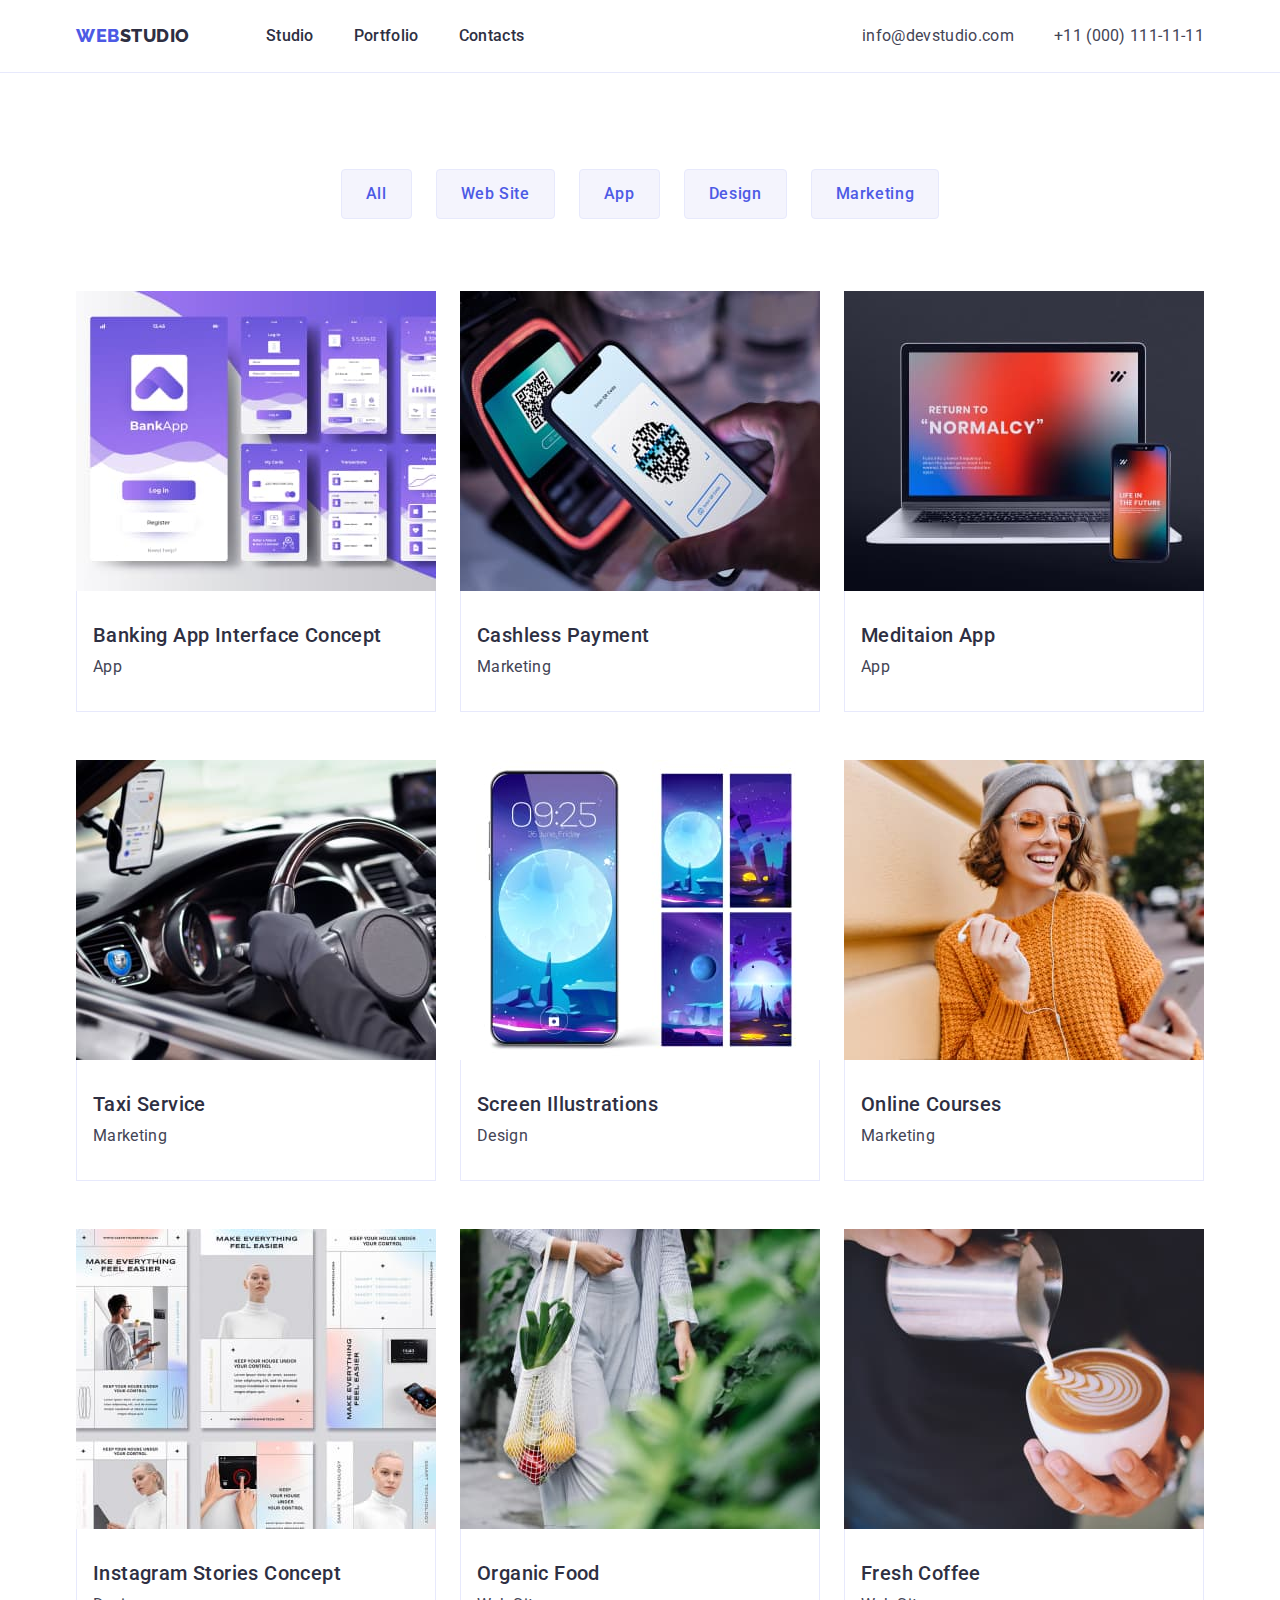
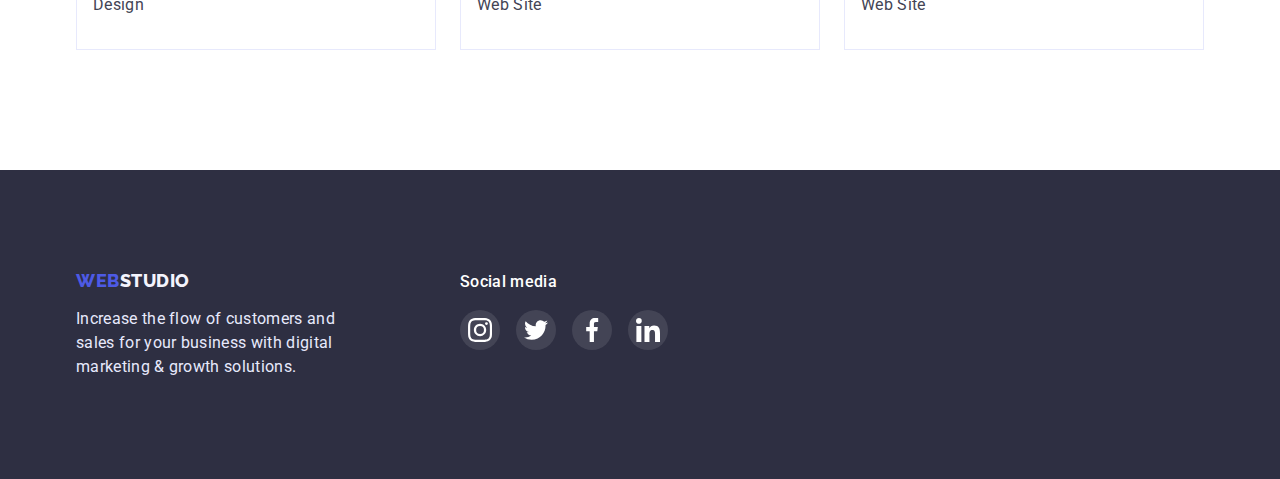
==== portfolio.html @ 7e544fca "Initial commit" ====
<!DOCTYPE html>
<html lang="en">
<head>
    <meta charset="UTF-8">
    <meta http-equiv="X-UA-Compatible" content="IE=edge">
    <meta name="viewport" content="width=device-width, initial-scale=1.0">
    <title>Portfolio</title>
    <link rel="preconnect" href="https://fonts.googleapis.com" />
    <link rel="preconnect" href="https://fonts.gstatic.com" crossorigin />
    <link
      href="https://fonts.googleapis.com/css2?family=Raleway:wght@800&family=Roboto:wght@400;500;700;900&display=swap"
      rel="stylesheet"
    />
    <link rel="stylesheet" href="https://cdn.jsdelivr.net/npm/modern-normalize@1.1.0/modern-normalize.min.css">
    <link rel="stylesheet" href="./css/styles.css" />
</head>
<body>
  <header class="section-header">
    <div class="container header-container">
      <nav class="nav">
        <a href="" class="logo up link">Web<span>Studio</span></a>
        <ul class="nav-list list">
          <li class="nav-item"><a href="./index.html" class="link">Studio</a></li>
          <li class="nav-item"><a href="./portfolio.html" class="link">Portfolio</a></li>
          <li class="nav-item"><a href="" class="link">Contacts</a></li>
        </ul>
      </nav>
      <address>
        <ul class="address-list list">
          <li class="address-item">
            <a href="mailto:info@devstudio.com" class="link">info@devstudio.com</a>
          </li>
          <li class="address-item">
            <a href="tel:+110001111111" class="link">+11 (000) 111-11-11</a>
          </li>
        </ul>
      </address>
    </div>
  </header>
      <main>
        <section class="section-portfolio">
          <div class="container portfolio-btn-container">
            <h1 class="visually-hidden">Our portfolio</h1>
            <ul class="potfolio-btn-list list">
              <li class="portfolio-btn-item"><button class="portfolio-btn" type="button">All</button></li>
              <li class="portfolio-btn-item"><button class="portfolio-btn" type="button">Web Site</button></li>
              <li class="portfolio-btn-item"><button class="portfolio-btn" type="button">App</button></li>
              <li class="portfolio-btn-item"><button class="portfolio-btn" type="button">Design</button></li>
              <li class="portfolio-btn-item"><button class="portfolio-btn" type="button">Marketing</button></li>
            </ul>
            <ul class="portfolio-list list">
                <li class="portfolio-item">
                    <a href="" class="portfolio-item-link link"><img class="portfolio-img" src="./images/imgportoflio1.jpg" alt="Photo" width="360" height="300" />
                      <div class="portfolio-item-block">
                        <h2 class="portfolio-subtitle">Banking App Interface Concept</h2>
                        <p class="portfolio-text">App</p>
                      </div>
                    </a>
                </li>
                <li class="portfolio-item">
                    <a href="" class="portfolio-item-link link"><img class="portfolio-img" src="./images/imgportoflio2.jpg" alt="Photo" width="360" height="300" />
                      <div class="portfolio-item-block">
                        <h2 class="portfolio-subtitle">Cashless Payment</h2>
                        <p class="portfolio-text">Marketing</p>
                      </div>
                    </a>
                </li>
                <li class="portfolio-item">
                    <a href="" class="portfolio-item-link link"><img class="portfolio-img" src="./images/imgportoflio3.jpg" alt="Photo" width="360" height="300" />
                      <div class="portfolio-item-block">
                        <h2 class="portfolio-subtitle">Meditaion App</h2>
                        <p class="portfolio-text">App</p>
                      </div>
                    </a>
                </li>
                <li class="portfolio-item">
                    <a href="" class="portfolio-item-link link"><img class="portfolio-img" src="./images/imgportoflio4.jpg" alt="Photo" width="360" height="300" />
                      <div class="portfolio-item-block">
                        <h2 class="portfolio-subtitle">Taxi Service</h2>
                        <p class="portfolio-text">Marketing</p>
                      </div>
                    </a>
                </li>
                <li class="portfolio-item">
                    <a href="" class="portfolio-item-link link"><img class="portfolio-img" src="./images/imgportoflio5.jpg" alt="Photo" width="360" height="300" />
                      <div class="portfolio-item-block">
                        <h2 class="portfolio-subtitle">Screen Illustrations</h2>
                        <p class="portfolio-text">Design</p>
                      </div>
                    </a>
                </li>
                <li class="portfolio-item">
                    <a href="" class="portfolio-item-link link"><img class="portfolio-img" src="./images/imgportoflio6.jpg" alt="Photo" width="360" height="300" />
                      <div class="portfolio-item-block">
                        <h2 class="portfolio-subtitle">Online Courses</h2>
                        <p class="portfolio-text">Marketing</p>
                      </div>
                    </a>
                </li>
                <li class="portfolio-item">
                    <a href="" class="portfolio-item-link link"><img class="portfolio-img" src="./images/imgportoflio7.jpg" alt="Photo" width="360" height="300" />
                      <div class="portfolio-item-block">
                        <h2 class="portfolio-subtitle">Instagram Stories Concept</h2>
                        <p class="portfolio-text">Design</p>
                      </div>
                    </a>
                </li>
                <li class="portfolio-item">
                    <a href="" class="portfolio-item-link link"><img class="portfolio-img" src="./images/imgportoflio8.jpg" alt="Photo" width="360" height="300" />
                      <div class="portfolio-item-block">
                       <h2 class="portfolio-subtitle">Organic Food</h2>
                        <p class="portfolio-text">Web Site</p>
                      </div>
                    </a>
                </li>
                <li class="portfolio-item">
                    <a href="" class="portfolio-item-link link"><img class="portfolio-img" src="./images/imgportoflio9.jpg" alt="Photo" width="360" height="300" />
                      <div class="portfolio-item-block">
                        <h2 class="portfolio-subtitle">Fresh Coffee</h2>
                        <p class="portfolio-text">Web Site</p>
                      </div>
                    </a>
                </li>
            </ul>
          </div>    
        </section>
      </main>
      <footer class="section-footer">
        <div class="container footer-container">
          <div class="footer-oneblock">
            <a href="./index.html" class="logo down link">Web<span>Studio</span></a>
            <p class="footer-text">
            Increase the flow of customers and sales for your business with digital
            marketing & growth solutions.
            </p>
          </div>
          <div  class="footer-twoblock">
            <p class="footer-text-social">Social media</p>
            <ul class="footer-list-icon list">
              <li class="footer-item-boxicon">
                <a href="" class="footer-item-link link">
                  <svg class="footer-item-icon" width="24" height="24" >
                   <use href="./images/icons.svg#instagram"></use>
                  </svg>
                </a>
              </li>
              <li class="footer-item-boxicon">
                <a href="" class="footer-item-link link">
                  <svg class="footer-item-icon" width="24" height="24">
                    <use href="./images/icons.svg#twitter"></use>
                  </svg>
                </a>
              </li>
              <li class="footer-item-boxicon">
                <a href="" class="footer-item-link link">
                  <svg class="footer-item-icon" width="24" height="24">
                    <use href="./images/icons.svg#facebook"></use>
                  </svg>
                </a>
              </li>
              <li class="footer-item-boxicon">
                <a href="" class="footer-item-link link">
                  <svg class="footer-item-icon" width="24" height="24">
                    <use href="./images/icons.svg#linkedin"></use>
                  </svg>
                </a>
              </li>
            </ul>
          </div>
        </div> 
      </footer>

</body>
</html>
---- css/styles.css ----
:root {
  --color-web: #4d5ae5;
  --color-title: #2e2f42;
  --color-text: #434455;
  --color-white: #ffffff;
  --color-footer-studio: #f4f4fd;
  --color-footer-text: #e7e9fc;
  --color-background-light: #f4f4fd;
  --color-background-dark: #2e2f42;
  --color-hover: #404bbf;
}

h1, h2, h3, h4, h5, h6, p {
  margin-top: 0;
  margin-bottom: 0;
}
 ul, ol {
  margin-top: 0;
  margin-bottom: 0;
  padding-left: 0;
 }

 img {
  display: block;
 }

body {
  color: var(--color-text);
  font-family: "Roboto", sans-serif;
  background-color: var(--color-white); 
}

.container {
  width: 1158px;
  margin-left: auto;
  margin-right: auto;
  padding-left: 15px;
  padding-right: 15px;
}

/* --------------Navigation------------------ */
.section-header {
  padding-top: 24px;
  padding-bottom: 24px;
  border-bottom: 1px solid var(--color-footer-text);
}

.header-container {
  display: flex;
  justify-content: space-between;
}
.nav {
  display: flex;
  align-items: center;
}
.nav-list {
  display: flex;
  align-items: center;
}
.address-list {
  display: flex;
  align-items: center;
}
.up {
  margin-right: 76px;
}
 .nav-item:not(:last-child) {
  margin-right: 40px;
  } 
.address-item:not(:last-child) {
    margin-right: 40px;
} 
.link {
  text-decoration: none;
}

.logo {
  font-family: "Raleway", sans-serif;
  font-weight: 800;
  font-size: 18px;
  line-height: 1.33;
  letter-spacing: 0.03em;
  text-transform: uppercase;
  color: var(--color-web);
}

.nav-item > .link {
  color: var(--color-title);
  font-weight: 500;
  font-size: 16px;
  line-height: 1.5;
  letter-spacing: 0.02em;
}

.up > span {
    color: var(--color-title);
}

.nav-item :hover,
.nav-item :focus {
  color: var(--color-hover);
}

.list {
  list-style: none;
}

.address-item > .link {
  color: var(--color-text);
  font-style: normal;
  font-size: 16px;
  line-height: 1.5;
  letter-spacing: 0.02em;
}

.address-item :hover,
.address-item :focus {
  color: var(--color-hover);
}

/* ------------------HERO---------------------------- */

.section-hero {
  max-width: 1440px;
  margin: 0 auto;
  padding-top: 188px;
  padding-bottom: 188px;
  text-align: center;
  background-color: var(--color-background-dark);
  background-image: linear-gradient(rgba(46, 47, 66, 0.7), rgba(46, 47, 66, 0.7)), url(../images/peopleoffice.jpg); 
  background-repeat: no-repeat;
  background-size: cover;
  background-position: center;
}

.hero-title {
 max-width: 496px;
 min-height: 120px;
  font-weight: 700;
  font-size: 56px;
  line-height: 1.07;
  letter-spacing: 0.02em;
  color: var(--color-white);
  margin: auto;
  margin-bottom: 48px;
}

.hero-btn {
  display: inline-block;
  padding: 16px 32px;
  border: none;
  font-family: inherit;
  font-weight: 500;
  font-size: 16px;
  line-height: 1.5;
  letter-spacing: 0.04em;
  color: var(--color-white);
  background-color: var(--color-web);
  box-shadow: 0px 4px 4px rgba(0, 0, 0, 0.15);
  border-radius: 4px;
  cursor: pointer;
}
.hero-btn:hover,
.hero-btn:focus {
  background-color: var(--color-hover);
}
/* ------------------ABOUT---------------------------- */
.section-about {
  padding-top: 120px;
  padding-bottom: 120px;
}
.about-list {
  display: flex;
}
  
.about-item {
  width: calc(100% / 3);
}

.about-item:not(:last-child) {
  margin-right: 24px;
}

.visually-hidden {
    position: absolute;
    width: 1px;
    height: 1px;
    margin: -1px;
    border: 0;
    padding: 0;   
    white-space: nowrap;
    clip-path: inset(100%);
    clip: rect(0 0 0 0);
    overflow: hidden;
}

.about-subtitle {
    font-weight: 500;
    font-size: 20px;
    line-height: 1.2;
    letter-spacing: 0.02em;
    color: var(--color-title);
    margin-bottom: 8px;
}
.about-text {
    font-size: 16px;
    line-height: 1.5;
    letter-spacing: 0.02em;
}
.about-item-boxicon {
  display: flex;
  width: 264px;
  height: 112px;
  background: var(--color-footer-studio);
  border-radius: 4px;
  justify-content: center;
  align-items: center;
  margin-bottom: 8px;
}

/* ------------------DOING---------------------------- */
.section-doing {
  padding-bottom: 120px;
}
.doing-list {
  display: flex;
  flex-wrap: wrap;
}

.doing-item {
  width: calc((100% - 48px) / 3);
}

.doing-item:not(:last-child) {
  margin-right: 24px;
}
.doing-title {
    font-weight: 700;
    font-size: 36px;
    line-height: 1.11;
    text-align: center;
    letter-spacing: 0.02em;
    text-transform: capitalize;
    color: var(--color-title);
    margin-bottom: 72px;
}

/* ------------------TEAM---------------------------- */
.section-team {
  background-color: var(--color-background-light);  
  padding-top: 120px;
  padding-bottom: 120px; 
}

.team-list {
  display: flex;
}

.team-item {
  width: calc((100% - 72px) / 4);
  background: var(--color-white);
  box-shadow: 0px 1px 6px rgba(46, 47, 66, 0.08), 0px 1px 1px rgba(46, 47, 66, 0.16), 0px 2px 1px rgba(46, 47, 66, 0.08);
  border-radius: 0px 0px 4px 4px;
}
.team-item:not(:last-child) {
  margin-right: 24px;
}

.team-title {    
    font-weight: 700;
    font-size: 36px;
    line-height: 1.11;
    text-align: center;
    letter-spacing: 0.02em;
    text-transform: capitalize;
    color: var(--color-title);
    margin-bottom: 72px;
}

.team-subtitle { 
    font-weight: 500;
    font-size: 20px;
    line-height: 1.2;
    letter-spacing: 0.02em;
    color: var(--color-title);
    margin-bottom: 8px;
}

.team-text {
    font-size: 16px;
    line-height: 1.5;
    letter-spacing: 0.02em;
    color: var(--color-text);
    margin-bottom: 8px;
}
.team-item-block {
  text-align: center;
  padding-top: 32px;
  padding-bottom: 32px;
}
.team-list-icon {
  display: flex;
  align-items: center;
  gap: 24px;
  padding-left: 16px;
  padding-right: 16px;
}
 .team-item-link {
  display: flex;
  width: 40px;
  height: 40px;
  background-color: var(--color-web);
  border-radius: 50%;
  justify-content: center;
  align-items: center;
 }
 .team-item-icon {
  fill: var(--color-white);
 }
.team-item-link:hover, .team-item-link:focus {
  background: var(--color-hover);
}
 /* ------------------CUSTOMERS---------------------------- */
 .section-customers {
  padding-top: 130PX;
  padding-bottom: 120PX;
}

.customers-title {
font-weight: 700;
font-size: 36px;
line-height: 1.11;
text-align: center;
letter-spacing: 0.02em;
text-transform: capitalize;
color: var(--color-title);
margin-bottom: 72px;
}
.customers-list {
  display: flex;
  gap: 24px;
  justify-content: center;
  align-items: center;
}

.customers-item-boxicon {
  width: 168px;
  height: 88px;
}
.customers-item-link {
  width: 100%;
  height: 100%;
  display: flex;
  justify-content: center;
  align-items: center;
  border: 1px solid #8E8F99;
  color: #8e8f99;
  border-radius: 4px;
} 
.customers-icon {
  fill: currentColor;
}
.customers-item-link:hover, .customers-item-link:focus {
  border: 1px solid var(--color-hover);
  color: var(--color-hover);
}

/* ------------------FOOTER---------------------------- */
.section-footer {
  background-color: var(--color-background-dark);  
  padding-top: 100px;
  padding-bottom: 100px;
}
.footer-container {
  display: flex;
}
.down {
    display: block;
    line-height: 1.17;
    margin-bottom: 16px;
}
.down > span {
  color: var(--color-footer-studio);  
}
.footer-text {
  font-size: 16px;
  line-height: 1.5;
  letter-spacing: 0.02em;
  color: var(--color-footer-text);  
  width: 264px;
  min-height: 72px; 
}
.footer-text-social {
font-weight: 500;
font-size: 16px;
line-height: 1.5;
letter-spacing: 0.02em;
color: var(--color-white);
margin-bottom: 16px;
}
.footer-list-icon {
  display: flex;
  gap: 16px;

}
.footer-item-link {
  display: flex;
  width: 40px;
  height: 40px;
  background-color: var(--color-web);
  border-radius: 50%;
  justify-content: center;
  align-items: center;
  background: rgba(255, 255, 255, 0.1);
}
.footer-item-icon {
  fill: var(--color-white);
}
.footer-twoblock {
  margin-left: 120px;
}
.footer-item-link:hover, .footer-item-link:focus {
background-color: #31D0AA;
}
/* ------------------PORTFOLIO---------------------------- */
.section-portfolio {
  padding-top: 96px;
  padding-bottom: 120px;
}

.portfolio-btn {
  padding: 12px 24px;
  border-radius: 4px;
  border: 1px solid var(--color-footer-text);
  font-family: inherit;
  font-weight: 500;
  font-size: 16px;
  line-height: 1.5;
  letter-spacing: 0.04em;
  color: var(--color-web);
  background: var(--color-footer-studio);
  cursor: pointer;
}

.portfolio-btn-item :hover,
.portfolio-btn-item :focus {
  color: var(--color-white);
  background-color: var(--color-hover); 
  box-shadow: 0px 3px 1px rgba(0, 0, 0, 0.1), 0px 2px 1px rgba(0, 0, 0, 0.08), 0px 2px 2px rgba(0, 0, 0, 0.12);
  border-color: transparent;
}
.potfolio-btn-list {
  display: flex;
  justify-content: center;
   margin-bottom: 72px;
}

.portfolio-btn-item:not(:last-child) {
  margin-right: 24px;
}
.portfolio-list {
  display: flex;
  flex-wrap: wrap;
}

.portfolio-item {
 width: calc((100% - 48px) / 3);
 background: var(--color-white);
}
.portfolio-item:not(:nth-child(3n)) {
  margin-right: 24px;
}
.portfolio-item:not(:nth-last-child(-n+3)) {
  margin-bottom: 48px;
}

.portfolio-subtitle {
  font-weight: 500;
  font-size: 20px;
  line-height: 1.2;
  letter-spacing: 0.02em;
  color: var(--color-background-dark);
  margin-bottom: 8px;
}
.portfolio-text {
  font-size: 16px;
  line-height: 1.5;
  letter-spacing: 0.02em;
  color: var(--color-text);
}
.portfolio-item-block {
  padding-top: 32px;
  padding-bottom: 32px;
  padding-left: 16px;
  border: 1px solid var(--color-footer-text);
  border-top: none; 
}
.portfolio-item-link {
  display: block;
}

.portfolio-item-link:hover, .portfolio-item-link:focus {
  box-shadow: 0px 1px 6px rgba(46, 47, 66, 0.08), 0px 1px 1px rgba(46, 47, 66, 0.16), 0px 2px 1px rgba(46, 47, 66, 0.08);
}
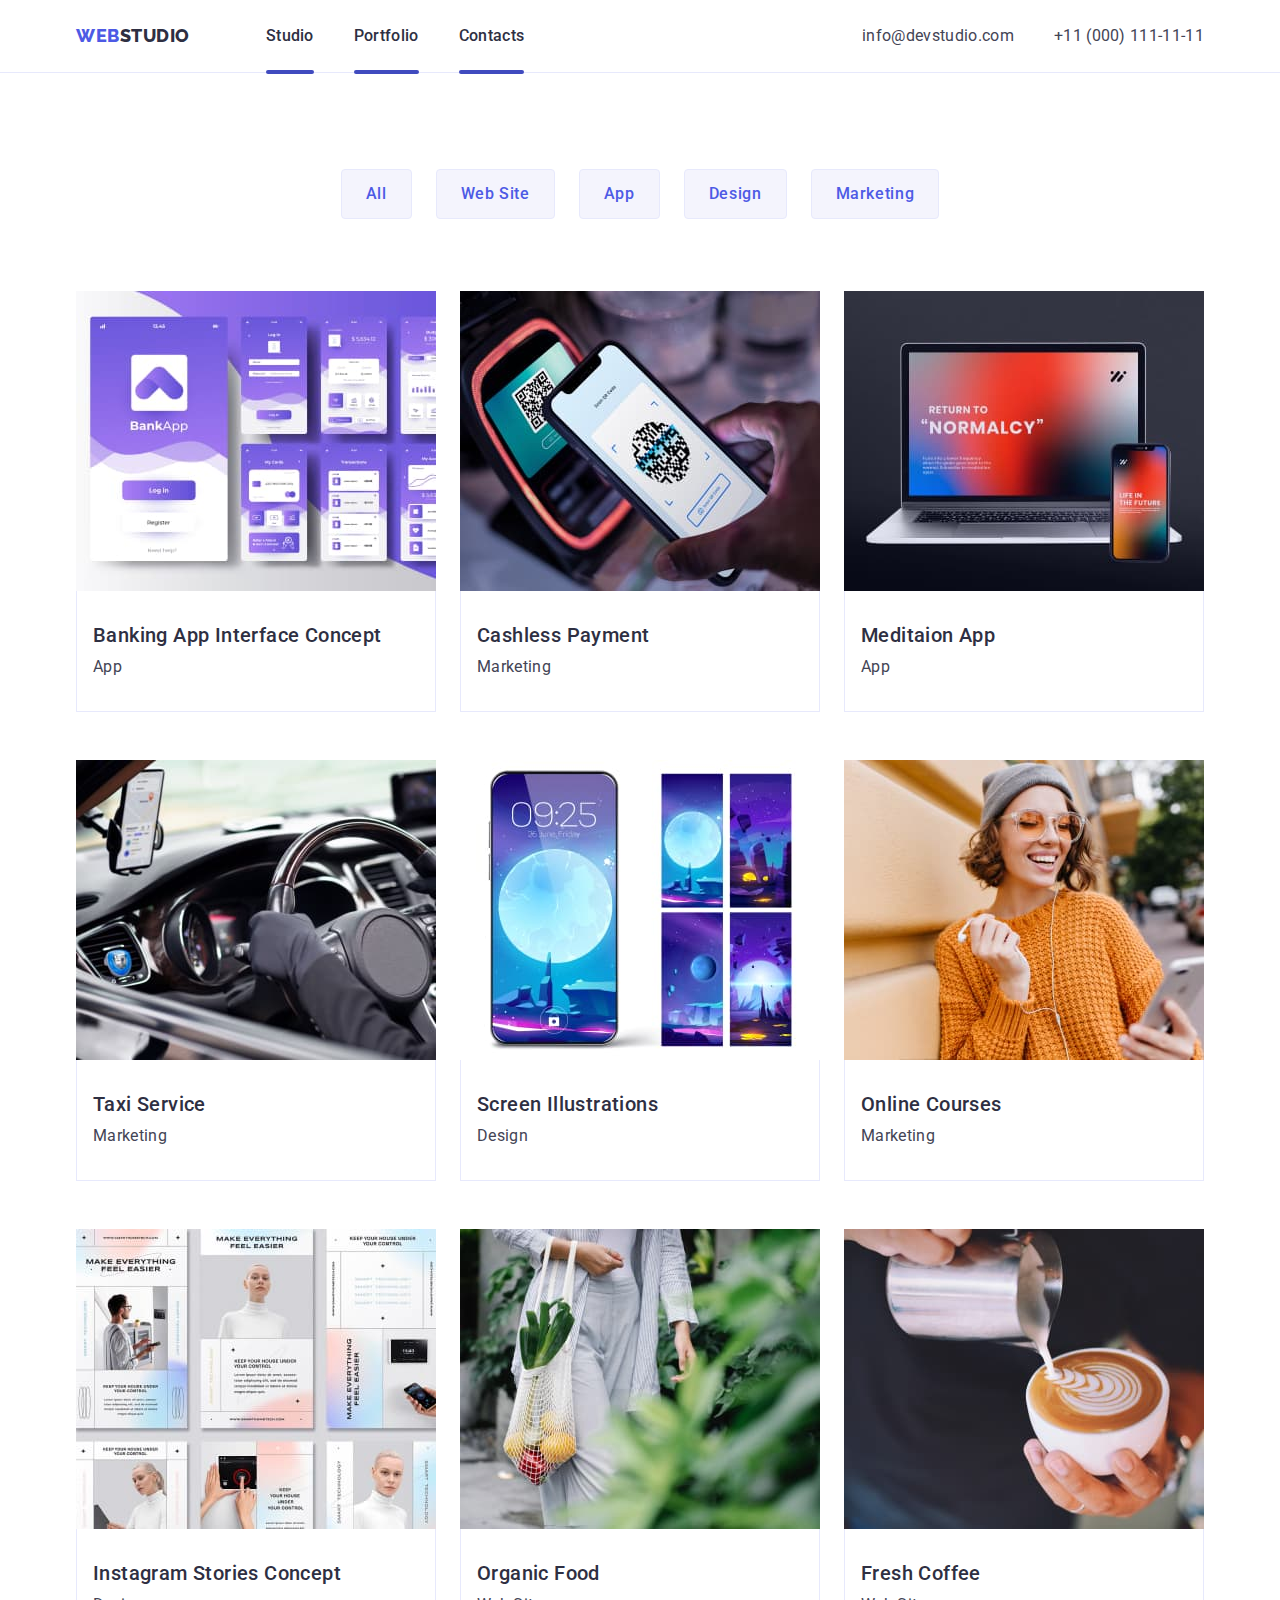
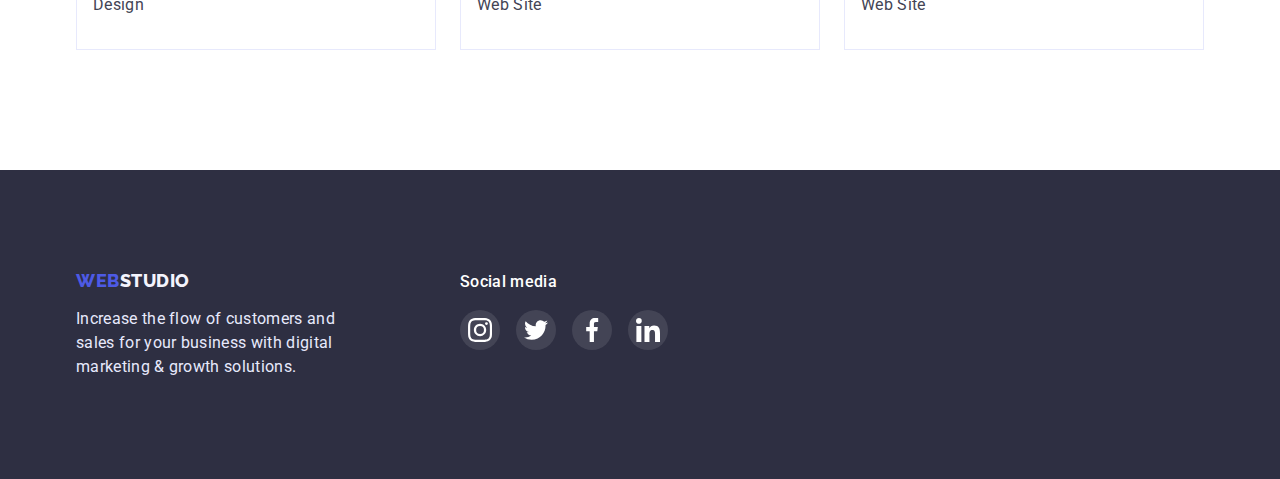
==== commit 3739d681: "finished hw5 (1)" ====
--- a/portfolio.html
+++ b/portfolio.html
@@ -20,18 +20,18 @@
       <nav class="nav">
         <a href="" class="logo up link">Web<span>Studio</span></a>
         <ul class="nav-list list">
-          <li class="nav-item"><a href="./index.html" class="link">Studio</a></li>
-          <li class="nav-item"><a href="./portfolio.html" class="link">Portfolio</a></li>
-          <li class="nav-item"><a href="" class="link">Contacts</a></li>
+          <li class="nav-item"><a href="./index.html" class="nav-link link">Studio</a></li>
+          <li class="nav-item"><a href="./portfolio.html" class="nav-link link">Portfolio</a></li>
+          <li class="nav-item"><a href="" class="nav-link link">Contacts</a></li>
         </ul>
       </nav>
       <address>
         <ul class="address-list list">
           <li class="address-item">
-            <a href="mailto:info@devstudio.com" class="link">info@devstudio.com</a>
+            <a href="mailto:info@devstudio.com" class="adress-link link">info@devstudio.com</a>
           </li>
           <li class="address-item">
-            <a href="tel:+110001111111" class="link">+11 (000) 111-11-11</a>
+            <a href="tel:+110001111111" class="adress-link link">+11 (000) 111-11-11</a>
           </li>
         </ul>
       </address>
@@ -50,7 +50,11 @@
             </ul>
             <ul class="portfolio-list list">
                 <li class="portfolio-item">
-                    <a href="" class="portfolio-item-link link"><img class="portfolio-img" src="./images/imgportoflio1.jpg" alt="Photo" width="360" height="300" />
+                    <a href="" class="portfolio-item-link link">
+                      <div class="portfolio-item-wrapper">
+                        <img class="portfolio-img" src="./images/imgportoflio1.jpg" alt="Photo" width="360" height="300" />
+                        <p class="portfolio-overlay">14 Stylish and User-Friendly App Design Concepts · Task Manager App · Calorie Tracker App · Exotic Fruit Ecommerce App · Cloud Storage App</p>
+                      </div>
                       <div class="portfolio-item-block">
                         <h2 class="portfolio-subtitle">Banking App Interface Concept</h2>
                         <p class="portfolio-text">App</p>
@@ -58,7 +62,11 @@
                     </a>
                 </li>
                 <li class="portfolio-item">
-                    <a href="" class="portfolio-item-link link"><img class="portfolio-img" src="./images/imgportoflio2.jpg" alt="Photo" width="360" height="300" />
+                    <a href="" class="portfolio-item-link link">
+                      <div class="portfolio-item-wrapper">
+                        <img class="portfolio-img" src="./images/imgportoflio2.jpg" alt="Photo" width="360" height="300" />
+                        <p class="portfolio-overlay">14 Stylish and User-Friendly App Design Concepts · Task Manager App · Calorie Tracker App · Exotic Fruit Ecommerce App · Cloud Storage App</p>
+                      </div>
                       <div class="portfolio-item-block">
                         <h2 class="portfolio-subtitle">Cashless Payment</h2>
                         <p class="portfolio-text">Marketing</p>
@@ -66,7 +74,11 @@
                     </a>
                 </li>
                 <li class="portfolio-item">
-                    <a href="" class="portfolio-item-link link"><img class="portfolio-img" src="./images/imgportoflio3.jpg" alt="Photo" width="360" height="300" />
+                    <a href="" class="portfolio-item-link link">
+                      <div class="portfolio-item-wrapper">
+                        <img class="portfolio-img" src="./images/imgportoflio3.jpg" alt="Photo" width="360" height="300" />
+                        <p class="portfolio-overlay">14 Stylish and User-Friendly App Design Concepts · Task Manager App · Calorie Tracker App · Exotic Fruit Ecommerce App · Cloud Storage App</p>
+                      </div>
                       <div class="portfolio-item-block">
                         <h2 class="portfolio-subtitle">Meditaion App</h2>
                         <p class="portfolio-text">App</p>
@@ -74,7 +86,11 @@
                     </a>
                 </li>
                 <li class="portfolio-item">
-                    <a href="" class="portfolio-item-link link"><img class="portfolio-img" src="./images/imgportoflio4.jpg" alt="Photo" width="360" height="300" />
+                    <a href="" class="portfolio-item-link link">
+                      <div class="portfolio-item-wrapper">
+                        <img class="portfolio-img" src="./images/imgportoflio4.jpg" alt="Photo" width="360" height="300" />
+                        <p class="portfolio-overlay">14 Stylish and User-Friendly App Design Concepts · Task Manager App · Calorie Tracker App · Exotic Fruit Ecommerce App · Cloud Storage App</p>
+                      </div>
                       <div class="portfolio-item-block">
                         <h2 class="portfolio-subtitle">Taxi Service</h2>
                         <p class="portfolio-text">Marketing</p>
@@ -82,7 +98,11 @@
                     </a>
                 </li>
                 <li class="portfolio-item">
-                    <a href="" class="portfolio-item-link link"><img class="portfolio-img" src="./images/imgportoflio5.jpg" alt="Photo" width="360" height="300" />
+                    <a href="" class="portfolio-item-link link">
+                      <div class="portfolio-item-wrapper">
+                        <img class="portfolio-img" src="./images/imgportoflio5.jpg" alt="Photo" width="360" height="300" />
+                        <p class="portfolio-overlay">14 Stylish and User-Friendly App Design Concepts · Task Manager App · Calorie Tracker App · Exotic Fruit Ecommerce App · Cloud Storage App</p>
+                      </div>
                       <div class="portfolio-item-block">
                         <h2 class="portfolio-subtitle">Screen Illustrations</h2>
                         <p class="portfolio-text">Design</p>
@@ -90,7 +110,11 @@
                     </a>
                 </li>
                 <li class="portfolio-item">
-                    <a href="" class="portfolio-item-link link"><img class="portfolio-img" src="./images/imgportoflio6.jpg" alt="Photo" width="360" height="300" />
+                    <a href="" class="portfolio-item-link link">
+                      <div class="portfolio-item-wrapper">
+                       <img class="portfolio-img" src="./images/imgportoflio6.jpg" alt="Photo" width="360" height="300" />
+                        <p class="portfolio-overlay">14 Stylish and User-Friendly App Design Concepts · Task Manager App · Calorie Tracker App · Exotic Fruit Ecommerce App · Cloud Storage App</p>
+                      </div>
                       <div class="portfolio-item-block">
                         <h2 class="portfolio-subtitle">Online Courses</h2>
                         <p class="portfolio-text">Marketing</p>
@@ -98,7 +122,11 @@
                     </a>
                 </li>
                 <li class="portfolio-item">
-                    <a href="" class="portfolio-item-link link"><img class="portfolio-img" src="./images/imgportoflio7.jpg" alt="Photo" width="360" height="300" />
+                    <a href="" class="portfolio-item-link link">
+                      <div class="portfolio-item-wrapper">
+                        <img class="portfolio-img" src="./images/imgportoflio7.jpg" alt="Photo" width="360" height="300" />
+                        <p class="portfolio-overlay">14 Stylish and User-Friendly App Design Concepts · Task Manager App · Calorie Tracker App · Exotic Fruit Ecommerce App · Cloud Storage App</p>
+                      </div>
                       <div class="portfolio-item-block">
                         <h2 class="portfolio-subtitle">Instagram Stories Concept</h2>
                         <p class="portfolio-text">Design</p>
@@ -106,7 +134,11 @@
                     </a>
                 </li>
                 <li class="portfolio-item">
-                    <a href="" class="portfolio-item-link link"><img class="portfolio-img" src="./images/imgportoflio8.jpg" alt="Photo" width="360" height="300" />
+                    <a href="" class="portfolio-item-link link">
+                      <div class="portfolio-item-wrapper">
+                        <img class="portfolio-img" src="./images/imgportoflio8.jpg" alt="Photo" width="360" height="300" />
+                        <p class="portfolio-overlay">14 Stylish and User-Friendly App Design Concepts · Task Manager App · Calorie Tracker App · Exotic Fruit Ecommerce App · Cloud Storage App</p>
+                      </div>
                       <div class="portfolio-item-block">
                        <h2 class="portfolio-subtitle">Organic Food</h2>
                         <p class="portfolio-text">Web Site</p>
@@ -114,7 +146,11 @@
                     </a>
                 </li>
                 <li class="portfolio-item">
-                    <a href="" class="portfolio-item-link link"><img class="portfolio-img" src="./images/imgportoflio9.jpg" alt="Photo" width="360" height="300" />
+                    <a href="" class="portfolio-item-link link">
+                      <div class="portfolio-item-wrapper">
+                        <img class="portfolio-img" src="./images/imgportoflio9.jpg" alt="Photo" width="360" height="300" />
+                        <p class="portfolio-overlay">14 Stylish and User-Friendly App Design Concepts · Task Manager App · Calorie Tracker App · Exotic Fruit Ecommerce App · Cloud Storage App</p>
+                      </div>
                       <div class="portfolio-item-block">
                         <h2 class="portfolio-subtitle">Fresh Coffee</h2>
                         <p class="portfolio-text">Web Site</p>
--- a/css/styles.css
+++ b/css/styles.css
@@ -38,6 +38,12 @@
   padding-left: 15px;
   padding-right: 15px;
 }
+.list {
+  list-style: none;
+}
+.link {
+  text-decoration: none;
+}
 
 /* --------------Navigation------------------ */
 .section-header {
@@ -71,9 +77,6 @@
 .address-item:not(:last-child) {
     margin-right: 40px;
 } 
-.link {
-  text-decoration: none;
-}
 
 .logo {
   font-family: "Raleway", sans-serif;
@@ -86,11 +89,13 @@
 }
 
 .nav-item > .link {
+  position: relative;
   color: var(--color-title);
   font-weight: 500;
   font-size: 16px;
   line-height: 1.5;
   letter-spacing: 0.02em;
+  transition: color 250ms cubic-bezier(0.4, 0, 0.2, 1);
 }
 
 .up > span {
@@ -101,9 +106,16 @@
 .nav-item :focus {
   color: var(--color-hover);
 }
-
-.list {
-  list-style: none;
+.nav-link::after {
+  position: absolute;
+  top: 0;
+  left: 0;
+  transform: translateY(44px);
+  content: "";
+  width: 100%;
+  height: 4px;
+  background: var(--color-hover);
+  border-radius: 2px;
 }
 
 .address-item > .link {
@@ -112,6 +124,7 @@
   font-size: 16px;
   line-height: 1.5;
   letter-spacing: 0.02em;
+  transition: color 250ms cubic-bezier(0.4, 0, 0.2, 1);
 }
 
 .address-item :hover,
@@ -160,6 +173,7 @@
   box-shadow: 0px 4px 4px rgba(0, 0, 0, 0.15);
   border-radius: 4px;
   cursor: pointer;
+  transition: background-color 250ms cubic-bezier(0.4, 0, 0.2, 1);
 }
 .hero-btn:hover,
 .hero-btn:focus {
@@ -314,12 +328,13 @@
   border-radius: 50%;
   justify-content: center;
   align-items: center;
+  transition: background-color 250ms cubic-bezier(0.4, 0, 0.2, 1);
  }
  .team-item-icon {
   fill: var(--color-white);
  }
 .team-item-link:hover, .team-item-link:focus {
-  background: var(--color-hover);
+  background-color: var(--color-hover);
 }
  /* ------------------CUSTOMERS---------------------------- */
  .section-customers {
@@ -357,6 +372,7 @@
   border: 1px solid #8E8F99;
   color: #8e8f99;
   border-radius: 4px;
+  transition: border 250ms cubic-bezier(0.4, 0, 0.2, 1), color 250ms cubic-bezier(0.4, 0, 0.2, 1);
 } 
 .customers-icon {
   fill: currentColor;
@@ -413,6 +429,7 @@
   justify-content: center;
   align-items: center;
   background: rgba(255, 255, 255, 0.1);
+  transition: background-color 250ms cubic-bezier(0.4, 0, 0.2, 1);
 }
 .footer-item-icon {
   fill: var(--color-white);
@@ -423,6 +440,54 @@
 .footer-item-link:hover, .footer-item-link:focus {
 background-color: #31D0AA;
 }
+/* ------------------BACKDROP MODAL---------------------------- */
+
+.backdrop {
+  position: fixed;
+  top: 0;
+  left: 0;
+  width: 100%;
+  height: 100%;
+  background-color: rgba(46, 47, 66, 0.4);
+  z-index: 100;
+  transition: opacity 250ms cubic-bezier(0.4, 0, 0.2, 1), visibility 250ms cubic-bezier(0.4, 0, 0.2, 1);
+}
+.backdrop.is-hidden {
+  opacity: 0;
+  visibility: hidden;
+  pointer-events: none;
+}
+.modal {
+  position: absolute;
+  top: 50%;
+  left: 50%;
+  transform: translate(-50%, -50%) rotate(360deg) scale(1);
+  width: 408px;
+  height: 576px;
+  background: #FCFCFC;
+  box-shadow: 0px 1px 1px rgba(0, 0, 0, 0.14), 0px 1px 3px rgba(0, 0, 0, 0.12), 0px 2px 1px rgba(0, 0, 0, 0.2);
+  border-radius: 4px;
+  transition: transform 500ms ease-in;
+}
+.backdrop.is-hidden .modal {
+  transform: translate(-50%, -50%) rotate(0deg) scale(0);
+}
+.modal-close-btn {
+  position: absolute;
+  top: 24px;
+  right: 24px;
+  display: flex;
+  justify-content: center;
+  align-items: center;
+  width: 24px;
+  height: 24px;
+  background-color: var(--color-footer-text);
+  border: 1px solid rgba(0, 0, 0, 0.1);
+  border-radius: 50%;
+  cursor: pointer;
+  padding: 0;
+}
+
 /* ------------------PORTFOLIO---------------------------- */
 .section-portfolio {
   padding-top: 96px;
@@ -441,6 +506,7 @@
   color: var(--color-web);
   background: var(--color-footer-studio);
   cursor: pointer;
+  transition: color 250ms cubic-bezier(0.4, 0, 0.2, 1), background-color 250ms cubic-bezier(0.4, 0, 0.2, 1), box-shadow 250ms cubic-bezier(0.4, 0, 0.2, 1), border-color 250ms cubic-bezier(0.4, 0, 0.2, 1);
 }
 
 .portfolio-btn-item :hover,
@@ -498,8 +564,35 @@
 }
 .portfolio-item-link {
   display: block;
-}
-
+  transition: box-shadow 250ms cubic-bezier(0.4, 0, 0.2, 1);
+}
+.portfolio-item-wrapper {
+  position: relative;
+  overflow: hidden;
+}
 .portfolio-item-link:hover, .portfolio-item-link:focus {
   box-shadow: 0px 1px 6px rgba(46, 47, 66, 0.08), 0px 1px 1px rgba(46, 47, 66, 0.16), 0px 2px 1px rgba(46, 47, 66, 0.08);
+}
+.portfolio-overlay {
+  position: absolute;
+  top: 0;
+  left: 0;
+  width: 100%;
+  height: 100%;
+  overflow: auto;
+  transform: translateY(100%);
+  transition: transform 250ms cubic-bezier(0.4, 0, 0.2, 1);
+
+  font-size: 16px;
+  line-height: 1.5;
+  letter-spacing: 0.02em;
+  color: var(--color-footer-studio);
+  background-color: var(--color-web);
+  padding-top: 40px; 
+  padding-left: 32px;
+  padding-right: 32px;
+}
+.portfolio-item-link:hover .portfolio-overlay,
+.portfolio-item-link:focus .portfolio-overlay {
+  transform: translateY(0);
 }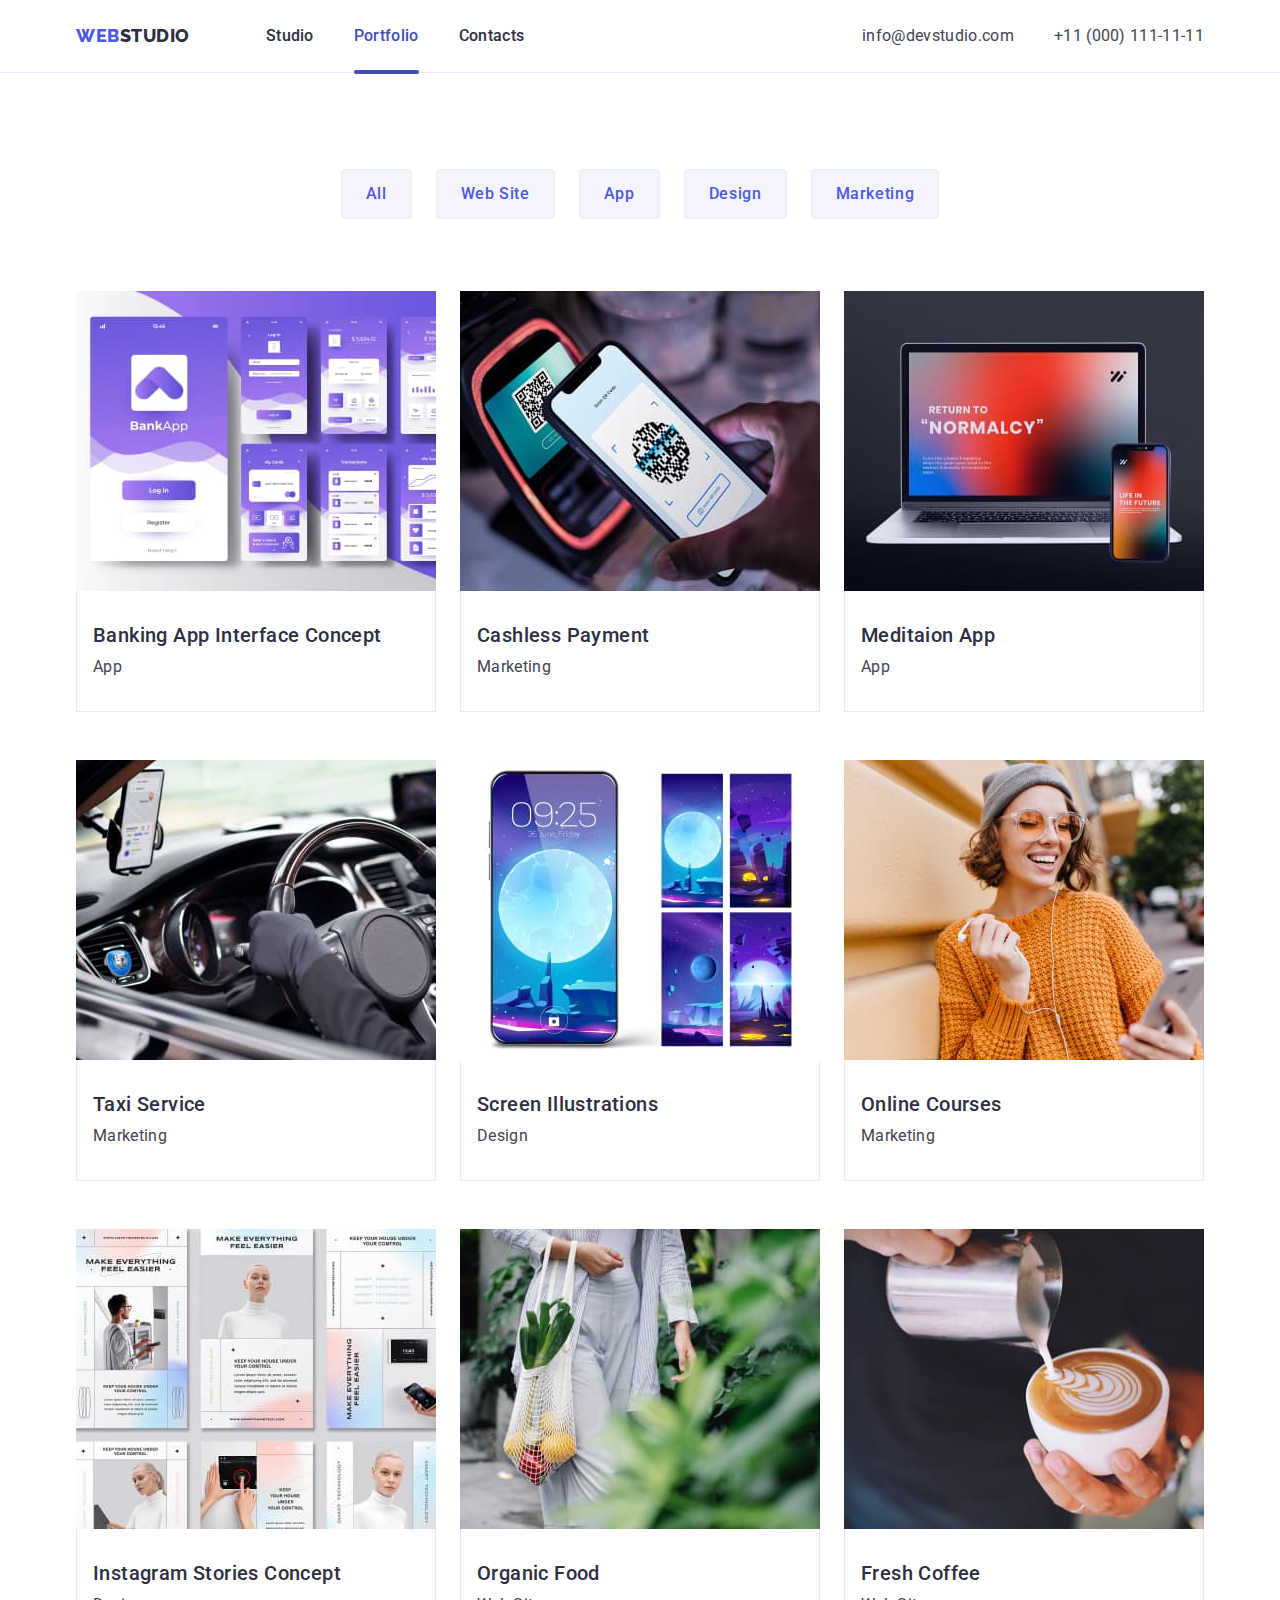
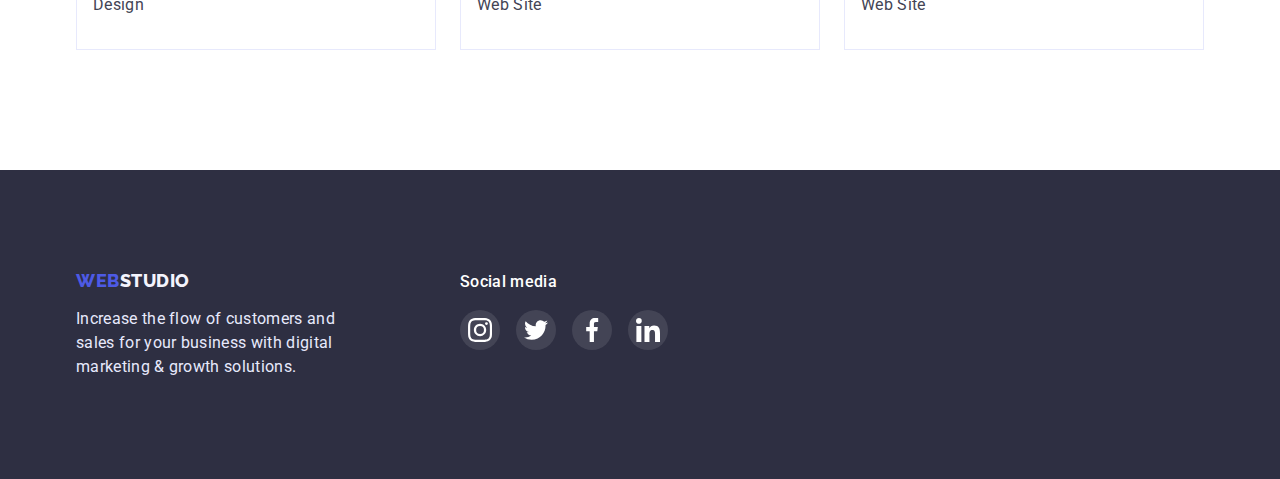
==== commit 7c1e252b: "finished hw5 (2)" ====
--- a/portfolio.html
+++ b/portfolio.html
@@ -21,7 +21,7 @@
         <a href="" class="logo up link">Web<span>Studio</span></a>
         <ul class="nav-list list">
           <li class="nav-item"><a href="./index.html" class="nav-link link">Studio</a></li>
-          <li class="nav-item"><a href="./portfolio.html" class="nav-link link">Portfolio</a></li>
+          <li class="nav-item"><a href="./portfolio.html" class="nav-link link current">Portfolio</a></li>
           <li class="nav-item"><a href="" class="nav-link link">Contacts</a></li>
         </ul>
       </nav>
--- a/css/styles.css
+++ b/css/styles.css
@@ -88,7 +88,7 @@
   color: var(--color-web);
 }
 
-.nav-item > .link {
+.nav-link {
   position: relative;
   color: var(--color-title);
   font-weight: 500;
@@ -106,17 +106,6 @@
 .nav-item :focus {
   color: var(--color-hover);
 }
-.nav-link::after {
-  position: absolute;
-  top: 0;
-  left: 0;
-  transform: translateY(44px);
-  content: "";
-  width: 100%;
-  height: 4px;
-  background: var(--color-hover);
-  border-radius: 2px;
-}
 
 .address-item > .link {
   color: var(--color-text);
@@ -126,12 +115,25 @@
   letter-spacing: 0.02em;
   transition: color 250ms cubic-bezier(0.4, 0, 0.2, 1);
 }
-
 .address-item :hover,
 .address-item :focus {
   color: var(--color-hover);
 }
 
+.current::after {
+  content: "";
+  position: absolute;
+  top: 0;
+  left: 0;
+  transform: translateY(44px);
+  width: 100%;
+  height: 4px;
+  background: var(--color-hover);
+  border-radius: 2px;
+}
+.current {
+  color: var(--color-hover);
+}
 /* ------------------HERO---------------------------- */
 
 .section-hero {
@@ -486,6 +488,16 @@
   border-radius: 50%;
   cursor: pointer;
   padding: 0;
+  transition: background-color 250ms cubic-bezier(0.4, 0, 0.2, 1);
+}
+.modal-close-btn:hover, .modal-close-btn:focus {
+background-color: var(--color-hover);
+}
+.modal-close-icon {
+  transition: fill 250ms cubic-bezier(0.4, 0, 0.2, 1);
+}
+.modal-close-btn:hover .modal-close-icon {
+  fill: var(--color-white);
 }
 
 /* ------------------PORTFOLIO---------------------------- */
